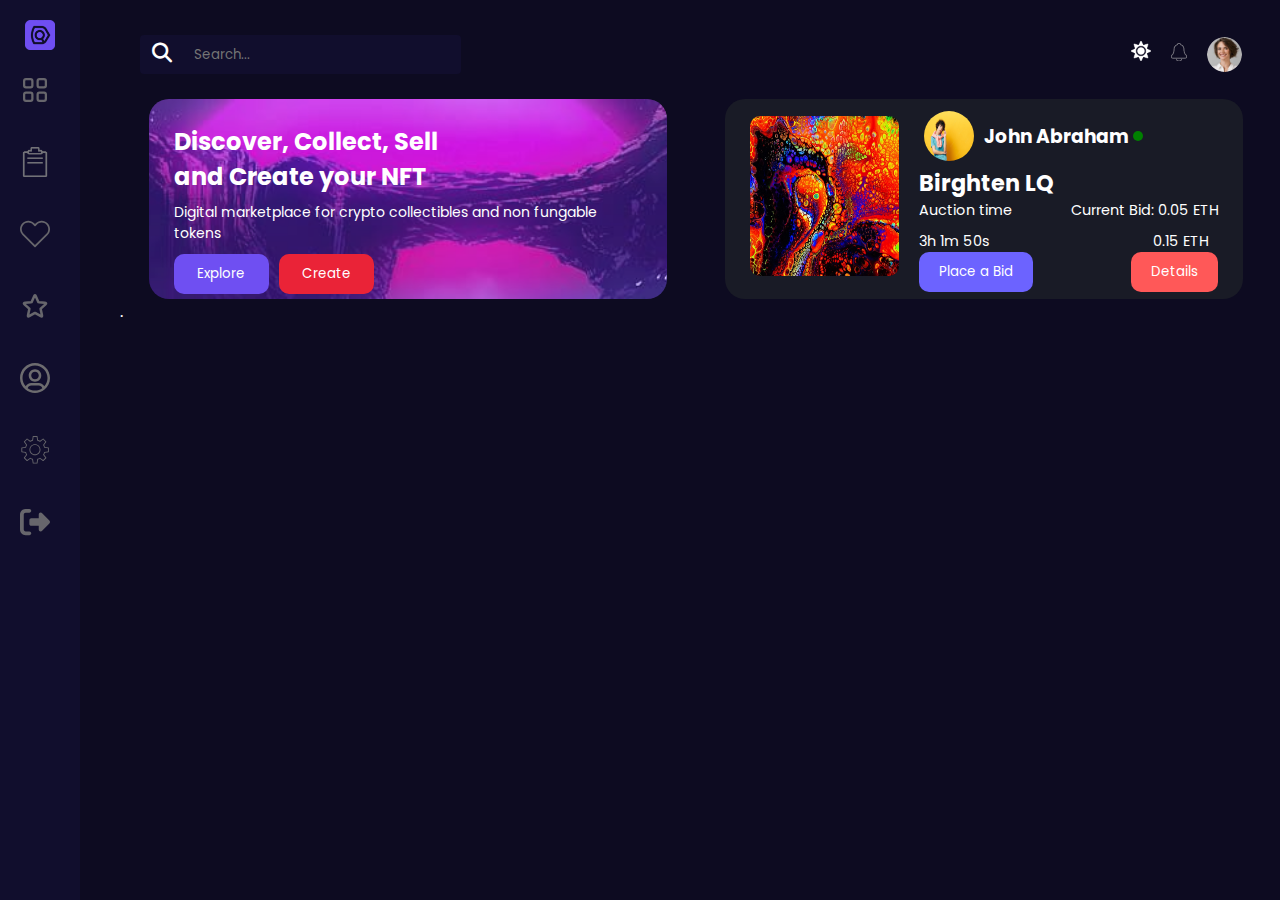
==== index.html @ 8d4d7ef0 "first commit" ====
<!DOCTYPE html>
<html lang="en">

<head>
    <meta charset="UTF-8">
    <meta name="viewport" content="width=device-width, initial-scale=1.0">
    <title>NFT MarketPlace</title>
    <link rel="stylesheet" href="style.css">
    <link rel="stylesheet" href="https://cdnjs.cloudflare.com/ajax/libs/font-awesome/6.6.0/css/all.min.css">
</head>

<body>
    <!-- Sidebar -->
    <nav class="sidebar">
        <div class="logo">
            <img src="Assets/images/logo.png" alt="Logo">
        </div>
        <ul class="nav-links">
            <li><a href="#"><img src="Assets/images/dashboard.svg" alt="Home" class="svg"></a></li>
            <li><a href="#"><img src="Assets/images/bid.png" alt="bid" class="svg"></a></li>
            <li><a href="#"><img src="Assets/images/heart.svg" alt="saved" class="svg"></a></li>
            <li><a href="#"><img src="Assets/images/star.svg" alt="starred" class="svg"></a></li>
            <li><a href="#"><img src="Assets/images/user.svg" alt="user" class="svg"></a></li>
            <li><a href="#"><img src="Assets/images/setting.svg" alt="setting" class="svg"></a></li>
            <li><a href="#"><img src="Assets/images/logout.svg" alt="logout" class="svg"></a></li>
        </ul>
    </nav>

    <!-- Bottom Navbar for Mobile Devices -->
    <nav class="bottom-navbar">
        <ul class="bottom-nav-links">
            <li><a href="#"><img src="Assets/images/dashboard.svg" alt="Home" class="svg"></a></li>
            <li><a href="#"><img src="Assets/images/bid.png" alt="bid" class="svg"></a></li>
            <li><a href="#"><img src="Assets/images/heart.svg" alt="saved" class="svg"></a></li>
            <li><a href="#"><img src="Assets/images/star.svg" alt="starred" class="svg"></a></li>
            <li><a href="#"><img src="Assets/images/user.svg" alt="user" class="svg"></a></li>
            <li><a href="#"><img src="Assets/images/setting.svg" alt="setting" class="svg"></a></li>
            <li><a href="#"><img src="Assets/images/logout.svg" alt="logout" class="svg"></a></li>
        </ul>
    </nav>

    <!-- Main Content Area -->
    <div class="main-content">
        <!-- Header -->
        <header class="header">
            <div class="search-container">
                <button class="search-btn">
                    <i class="fa-solid fa-magnifying-glass"></i>
                </button>
                <input type="text" placeholder="Search..." class="search-input">
            </div>

            <div class="header-right">
                <!-- Theme Toggle -->
                <div class="theme-toggle">
                    <button class="theme-btn">
                        <img src="Assets/images/sun.png" alt="">
                    </button>
                </div>

                <!-- Notifications -->
                <div class="notifications">
                    <button class="notif-btn">
                        <img src="Assets/images/bell.png" alt="Notifications">
                    </button>
                </div>

                <!-- User Profile -->
                <div class="user-profile">
                    <img src="Assets/images/avatar.png" alt="User Profile" class="profile-img">
                </div>
            </div>
        </header>

        <main>
            <div class="hero-section">
                <div class="hero-left">
                    <h2>Discover, Collect, Sell <br> and Create your NFT</h2>
                    <p>Digital marketplace for crypto collectibles and non fungable tokens</p>
                    <div class="btn-row">
                        <button type="submit" class="btn1">Explore</button>
                        <button type="submit" class="btn2">Create</button>
                    </div>
                </div>
                <div class="hero-right">
                    <div class="hero-right-left">
                        <img src="Assets/images/NFT.jpeg" alt="NFT Image" class="nft-image">
                    </div>
                    <div class="hero-right-right">
                        <div class="user">
                            <img src="Assets/images/useravatar.jpeg" alt="User Avatar" class="user-avatar">
                            <h3>John Abraham</h3>
                            <span class="status-dot"></span>
                        </div>
                        <div class="data">
                            <h2>Birghten LQ</h2>
                            <p class="auction-info">
                                <span>Auction time</span>
                                <span class="current-bid">Current Bid: <span>0.05 ETH</span></span>
                            </p>
                            <p class="bid-time">
                                <span>3h 1m 50s</span>
                                <span class="bid-amount">0.15 ETH</span>
                            </p>
                            <div class="buttons">
                                <button type="submit" class="place-bid">Place a Bid</button>
                                <button type="submit" class="details">Details</button>
                            </div>
                        </div>
                    </div>
                </div>                
            </div>
            .
        </main>
    </div>

    <script src="script.js"></script>
</body>

</html>
---- style.css ----
@import url('https://fonts.googleapis.com/css2?family=Poppins:ital,wght@0,100;0,200;0,300;0,400;0,500;0,600;0,700;0,800;0,900;1,100;1,200;1,300;1,400;1,500;1,600;1,700;1,800;1,900&display=swap');

* {
    margin: 0;
    padding: 0;
    box-sizing: border-box;
    font-family: "Poppins", sans-serif;
}

:root {
    /* Common colors */
    --primary-purple: #7B61FF;
    --green: #31C48D;
    --red: #FF6B6B;
    --yellow: #FFC107;
    --chart-blue: #3498DB;

    /* Dark theme */
    --dark-bg: #0D0B21;
    --dark-card-bg: #191537;
    --dark-sidebar-bg: #110E2D;
    --dark-text: #FFFFFF;
    --dark-secondary-purple: #9C91FE;

    /* Light theme */
    --light-bg: #FFFFFF;
    --light-card-bg: #F8F9FA;
    --light-text: #000000;
    --light-secondary-text: #6C757D;
    --light-border: #E9ECEF;
}

body {
    font-family: Arial, sans-serif;
    display: flex;
    flex-direction: column;
    min-height: 100vh;
    background-color: var(--dark-bg);
    color: var(--dark-text);
    transition: background-color 0.3s, color 0.3s;
}

body.light-theme {
    background-color: var(--light-bg);
    color: var(--light-text);
}

/* Sidebar Styles */
.sidebar {
    position: fixed;
    width: 80px;
    height: 100%;
    background-color: var(--dark-sidebar-bg);
    color: var(--dark-text);
    padding-top: 20px;
    display: flex;
    flex-direction: column;
    align-items: center;
    transition: background-color 0.3s;
}

.light-theme .sidebar {
    background-color: var(--light-card-bg);
    color: var(--light-text);
}

.sidebar .logo img {
    width: 30px;
    margin: 0 auto;
    display: block;
}

.sidebar .nav-links a {
    display: flex;
    align-items: center;
}

.sidebar .nav-links img {
    width: 30px;
    height: 30px;
    margin-right: 10px;
    filter: invert(42%) sepia(13%) saturate(166%) hue-rotate(210deg) brightness(88%) contrast(82%);
}

.sidebar .nav-links li {
    margin: 15px 0;
}

.sidebar .nav-links a {
    text-decoration: none;
    color: white;
    font-size: 18px;
    display: block;
    padding: 10px;
    border-radius: 8px;
    transition: background-color 0.3s ease;
}

.sidebar .nav-links a:hover {
    background-color: #2B2B3B;
}

/* Bottom Navbar for Mobile Devices */
.bottom-navbar {
    display: none;
    position: fixed;
    bottom: 0;
    left: 0;
    width: 100%;
    background-color: var(--dark-sidebar-bg);
    box-shadow: 0 -2px 10px rgba(0, 0, 0, 0.5);
    z-index: 1000;
    transition: background-color 0.3s;
}

.light-theme .bottom-navbar {
    background-color: var(--light-card-bg);
}

.bottom-navbar .bottom-nav-links {
    list-style: none;
    display: flex;
    justify-content: space-around;
    padding: 10px 0;
}

.bottom-navbar .bottom-nav-links li {
    flex: 1;
    text-align: center;
}

.bottom-navbar .bottom-nav-links a {
    text-decoration: none;
    color: white;
    font-size: 16px;
    display: block;
    padding: 8px 0;
    transition: color 0.3s ease;
}

.bottom-navbar .bottom-nav-links img {
    width: 30px;
    height: 30px;
    margin-right: 10px;
    color: var(--green);
}

.bottom-navbar .bottom-nav-links a:hover {
    color: #FFD700;
}

/* Main Content Area */
.main-content {
    margin-left: 100px;
    padding: 20px;
    transition: all 0.3s ease;
}

/* Header Styles */
.header {
    display: flex;
    align-items: center;
    justify-content: space-between;
    padding: 15px 20px;
    z-index: 1000;
    width: 90vw;
    transition: background-color 0.3s;
}

.light-theme .header {
    background-color: var(--light-card-bg);
}

.search-container {
    display: flex;
    flex: 1;
    max-width: 300px;
}

.search-input {
    flex: 1;
    padding: 6px 10px;
    border: none;
    border-radius: 0px 4px 4px 0px;
    outline: none;
    background-color: var(--dark-sidebar-bg);
    color: var(--dark-text);
    transition: background-color 0.3s, color 0.3s;
}

.light-theme .search-input {
    background-color: var(--light-bg);
    color: var(--light-text);
}

.search-btn {
    padding: 8px 12px;
    background-color: var(--dark-sidebar-bg);
    border: none;
    border-radius: 4px 0px 0px 4px;
    cursor: pointer;
}

.search-btn i {
    color: var(--light-bg);
    font-size: 20px;
}

.light-theme .search-btn,
.light-theme .search-btn i {
    background-color: var(--light-bg);
    color: var(--light-text);
    color: var(--light-text);
}

.header-right {
    display: flex;
    align-items: center;
}

.theme-toggle {
    margin-right: 20px;
}

.theme-btn {
    background-color: transparent;
    border: none;
    font-size: 8px;
    cursor: pointer;
    color: white;
}

.theme-btn img {
    width: 20px;
}

.notifications {
    margin-right: 20px;
}

.notif-btn {
    background-color: transparent;
    border: none;
    font-size: 18px;
    cursor: pointer;
    filter: invert(42%) sepia(13%) saturate(166%) hue-rotate(210deg) brightness(88%) contrast(82%);
}

.user-profile {
    display: flex;
    align-items: center;
}

.user-profile .profile-img {
    width: 35px;
    height: 35px;
    border-radius: 50%;
    margin-right: 10px;
}

.user-profile .username {
    font-size: 16px;
}

/* hero section style */

.hero-section {
    display: flex;
    justify-content: space-around;
    width: 90vw;
    margin-top: 10px;
}

.hero-section .hero-left {
    width: 45%;
    height: 200px;
    background: url(Assets/images/nftbg.jpg) no-repeat center center;
    background-size: cover;
    border-radius: 20px;
    padding: 25px;
    position: relative;
    color: white;
}

.hero-section .hero-left::before {
    content: "";
    position: absolute;
    top: 0;
    left: 0;
    width: 100%;
    height: 100%;
    background: url(Assets/images/Cover.png) no-repeat center center;
    background-size: cover;
    opacity: 0.5;
    border-radius: 20px;
    z-index: 1;
}

.hero-left h2,
.hero-left p,
.hero-left .btn-row {
    position: relative;
    z-index: 3;
}

.hero-left h2 {
    font-size: 24px;
    margin-bottom: 8px;
}

.hero-left p {
    font-size: 14px;
    font-weight: 400;
    line-height: 21px;
}

.hero-left .btn-row {
    display: flex;
    width: 200px;
    height: 40px;
    margin-top: 10px;
    gap: 10px;
}

.btn1,
.btn2 {
    width: 50%;
    color: #fff;
    border-radius: 10px;
    border: none;
    cursor: pointer;
    position: relative;
    transition: background-color 0.3s ease;
    z-index: 4;
}

.btn1{
    background: #6F4FF2;
}

.btn2{
    background: #ea2337;
}

.btn1:hover,
.btn2:hover {
    opacity: 0.9;
}

.hero-right {
    display: flex;
    width: 45%;
    height: 200px;
    justify-content: center;
    align-items: center;
    background-color: #191b26;
    border-radius: 20px;
    padding: 25px;
    color: white;
}

.hero-right-left {
    flex: 1;
    padding-right: 20px;
}

.nft-image {
    width: 100%;
    height: 160px;
    border-radius: 10px;
}

.hero-right-right {
    flex: 2;
    display: flex;
    flex-direction: column;
    justify-content: space-between;
    padding-top: 10px;
}

.user {
    display: flex;
    align-items: center;
    padding: 5px;
}

.user-avatar {
    width: 50px;
    height: 50px;
    border-radius: 50%;
    margin-right: 10px;
}

.status-dot {
    width: 10px;
    height: 10px;
    background-color: green;
    border-radius: 50%;
    margin-left: 5px;
}

.data h2 {
    font-size: 1.4rem;
}

.auction-info {
    font-size: 0.9rem;
    margin-bottom: 10px;
    display: flex;
    justify-content: space-between;
}

.bid-time {
    font-size: 0.9rem;
    display: flex;
    justify-content: space-between;
}

.bid-time span {
    margin-right: 10px;
}

.buttons {
    display: flex;
    justify-content: space-between;
    padding-bottom: 10px;
}

.place-bid {
    background-color: #6C63FF;
    color: white;
    border: none;
    border-radius: 10px;
    padding: 10px 20px;
    cursor: pointer;
    transition: background-color 0.3s ease;
}

.details {
    background-color: #FF5858;
    color: white;
    border: none;
    border-radius: 10px;
    padding: 10px 20px;
    cursor: pointer;
    transition: background-color 0.3s ease;
}

.place-bid:hover,.details:hover{
    opacity: 0.9;
}

/* Responsive Design */
@media screen and (max-width: 768px) {

    /* Hide sidebar */
    .sidebar {
        display: none;
    }

    .main-content {
        margin-left: 0px;
        width: 100%;
    }

    /* Show bottom navbar */
    .bottom-navbar {
        display: block;
    }

    .search-container {
        max-width: 400px;
    }

    .header-right {
        width: 50%;
        justify-content: end;
    }
}
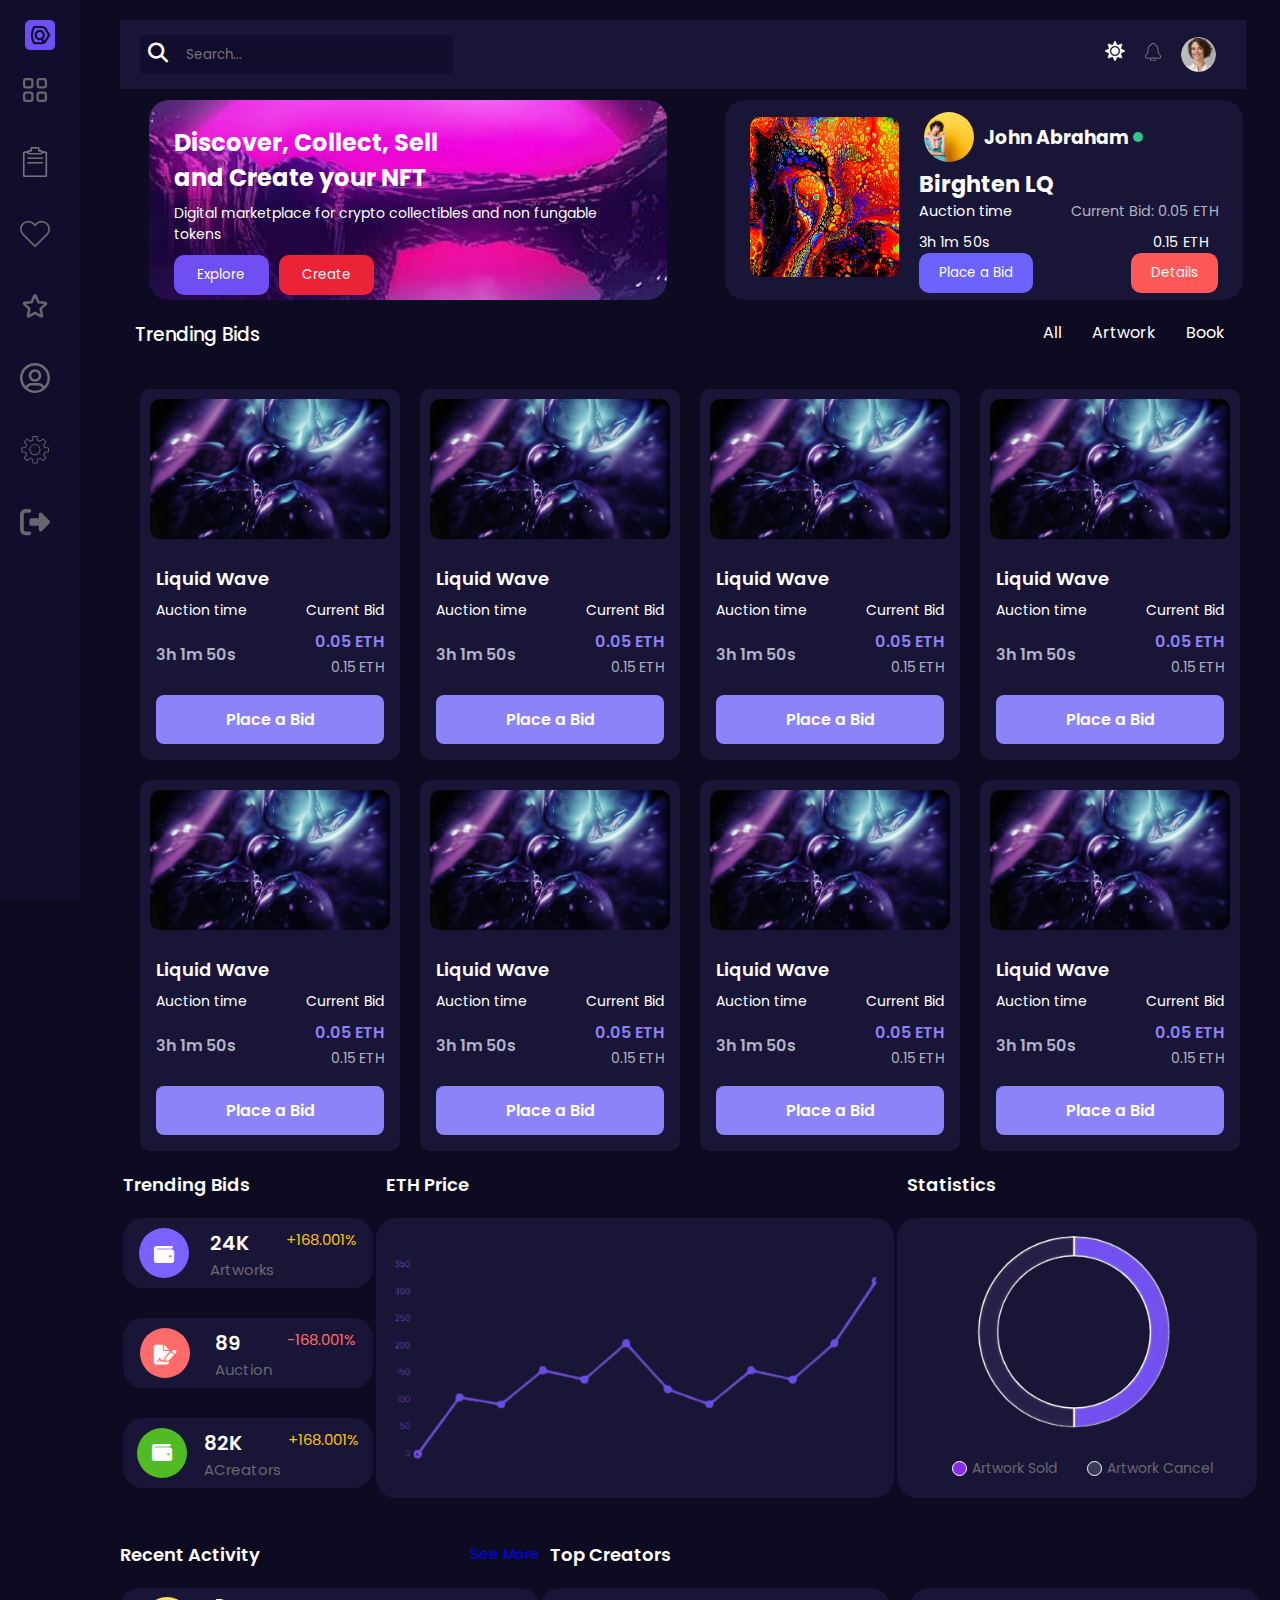
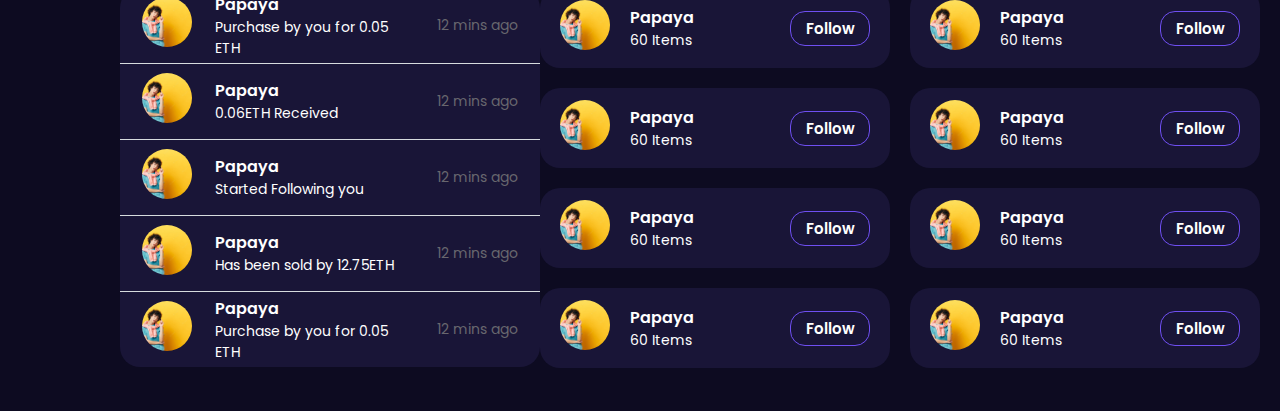
==== commit 3d029cd7: "new commit" ====
--- a/index.html
+++ b/index.html
@@ -5,6 +5,7 @@
     <meta charset="UTF-8">
     <meta name="viewport" content="width=device-width, initial-scale=1.0">
     <title>NFT MarketPlace</title>
+    <link rel="stylesheet" href="common.css">
     <link rel="stylesheet" href="style.css">
     <link rel="stylesheet" href="https://cdnjs.cloudflare.com/ajax/libs/font-awesome/6.6.0/css/all.min.css">
 </head>
@@ -20,7 +21,7 @@
             <li><a href="#"><img src="Assets/images/bid.png" alt="bid" class="svg"></a></li>
             <li><a href="#"><img src="Assets/images/heart.svg" alt="saved" class="svg"></a></li>
             <li><a href="#"><img src="Assets/images/star.svg" alt="starred" class="svg"></a></li>
-            <li><a href="#"><img src="Assets/images/user.svg" alt="user" class="svg"></a></li>
+            <li><a href="./profile.html" target="_blank"><img src="Assets/images/user.svg" alt="user" class="svg"></a></li>
             <li><a href="#"><img src="Assets/images/setting.svg" alt="setting" class="svg"></a></li>
             <li><a href="#"><img src="Assets/images/logout.svg" alt="logout" class="svg"></a></li>
         </ul>
@@ -33,7 +34,7 @@
             <li><a href="#"><img src="Assets/images/bid.png" alt="bid" class="svg"></a></li>
             <li><a href="#"><img src="Assets/images/heart.svg" alt="saved" class="svg"></a></li>
             <li><a href="#"><img src="Assets/images/star.svg" alt="starred" class="svg"></a></li>
-            <li><a href="#"><img src="Assets/images/user.svg" alt="user" class="svg"></a></li>
+            <li><a href="./profile.html" target="_blank"><img src="Assets/images/user.svg" alt="user" class="svg"></a></li>
             <li><a href="#"><img src="Assets/images/setting.svg" alt="setting" class="svg"></a></li>
             <li><a href="#"><img src="Assets/images/logout.svg" alt="logout" class="svg"></a></li>
         </ul>
@@ -73,6 +74,7 @@
         </header>
 
         <main>
+            <!-- hero section -->
             <div class="hero-section">
                 <div class="hero-left">
                     <h2>Discover, Collect, Sell <br> and Create your NFT</h2>
@@ -108,12 +110,442 @@
                             </div>
                         </div>
                     </div>
-                </div>                
-            </div>
-            .
+                </div>
+            </div>
+            <!-- status row -->
+            <div class="status-row">
+                <h3>Trending Bids</h3>
+                <ul>
+                    <li><a href="#">All</a></li>
+                    <li><a href="#">Artwork</a></li>
+                    <li><a href="#">Book</a></li>
+                </ul>
+            </div>
+
+            <!-- auction card content -->
+            <div class="auction-main">
+                <div class="auction-card">
+                    <div class="card-image">
+                        <img src="Assets/images/NFT2.jpeg" alt="Liquid Wave">
+                    </div>
+                    <div class="card-content">
+                        <h3>Liquid Wave</h3>
+                        <div class="auction-details">
+                            <p>Auction time</p>
+                            <p>Current Bid</p>
+                        </div>
+                        <div class="bid-details">
+                            <span class="auction-time">3h 1m 50s</span>
+                            <div class="current-bid">
+                                <span class="eth-value">0.05 ETH</span>
+                                <span class="next-bid">0.15 ETH</span>
+                            </div>
+                        </div>
+                        <button class="bid-button">Place a Bid</button>
+                    </div>
+                </div>
+
+                <div class="auction-card">
+                    <div class="card-image">
+                        <img src="Assets/images/NFT2.jpeg" alt="Liquid Wave">
+                    </div>
+                    <div class="card-content">
+                        <h3>Liquid Wave</h3>
+                        <div class="auction-details">
+                            <p>Auction time</p>
+                            <p>Current Bid</p>
+                        </div>
+                        <div class="bid-details">
+                            <span class="auction-time">3h 1m 50s</span>
+                            <div class="current-bid">
+                                <span class="eth-value">0.05 ETH</span>
+                                <span class="next-bid">0.15 ETH</span>
+                            </div>
+                        </div>
+                        <button class="bid-button">Place a Bid</button>
+                    </div>
+                </div>
+
+                <div class="auction-card">
+                    <div class="card-image">
+                        <img src="Assets/images/NFT2.jpeg" alt="Liquid Wave">
+                    </div>
+                    <div class="card-content">
+                        <h3>Liquid Wave</h3>
+                        <div class="auction-details">
+                            <p>Auction time</p>
+                            <p>Current Bid</p>
+                        </div>
+                        <div class="bid-details">
+                            <span class="auction-time">3h 1m 50s</span>
+                            <div class="current-bid">
+                                <span class="eth-value">0.05 ETH</span>
+                                <span class="next-bid">0.15 ETH</span>
+                            </div>
+                        </div>
+                        <button class="bid-button">Place a Bid</button>
+                    </div>
+                </div>
+
+                <div class="auction-card">
+                    <div class="card-image">
+                        <img src="Assets/images/NFT2.jpeg" alt="Liquid Wave">
+                    </div>
+                    <div class="card-content">
+                        <h3>Liquid Wave</h3>
+                        <div class="auction-details">
+                            <p>Auction time</p>
+                            <p>Current Bid</p>
+                        </div>
+                        <div class="bid-details">
+                            <span class="auction-time">3h 1m 50s</span>
+                            <div class="current-bid">
+                                <span class="eth-value">0.05 ETH</span>
+                                <span class="next-bid">0.15 ETH</span>
+                            </div>
+                        </div>
+                        <button class="bid-button">Place a Bid</button>
+                    </div>
+                </div>
+
+                <div class="auction-card">
+                    <div class="card-image">
+                        <img src="Assets/images/NFT2.jpeg" alt="Liquid Wave">
+                    </div>
+                    <div class="card-content">
+                        <h3>Liquid Wave</h3>
+                        <div class="auction-details">
+                            <p>Auction time</p>
+                            <p>Current Bid</p>
+                        </div>
+                        <div class="bid-details">
+                            <span class="auction-time">3h 1m 50s</span>
+                            <div class="current-bid">
+                                <span class="eth-value">0.05 ETH</span>
+                                <span class="next-bid">0.15 ETH</span>
+                            </div>
+                        </div>
+                        <button class="bid-button">Place a Bid</button>
+                    </div>
+                </div>
+
+                <div class="auction-card">
+                    <div class="card-image">
+                        <img src="Assets/images/NFT2.jpeg" alt="Liquid Wave">
+                    </div>
+                    <div class="card-content">
+                        <h3>Liquid Wave</h3>
+                        <div class="auction-details">
+                            <p>Auction time</p>
+                            <p>Current Bid</p>
+                        </div>
+                        <div class="bid-details">
+                            <span class="auction-time">3h 1m 50s</span>
+                            <div class="current-bid">
+                                <span class="eth-value">0.05 ETH</span>
+                                <span class="next-bid">0.15 ETH</span>
+                            </div>
+                        </div>
+                        <button class="bid-button">Place a Bid</button>
+                    </div>
+                </div>
+
+                <div class="auction-card">
+                    <div class="card-image">
+                        <img src="Assets/images/NFT2.jpeg" alt="Liquid Wave">
+                    </div>
+                    <div class="card-content">
+                        <h3>Liquid Wave</h3>
+                        <div class="auction-details">
+                            <p>Auction time</p>
+                            <p>Current Bid</p>
+                        </div>
+                        <div class="bid-details">
+                            <span class="auction-time">3h 1m 50s</span>
+                            <div class="current-bid">
+                                <span class="eth-value">0.05 ETH</span>
+                                <span class="next-bid">0.15 ETH</span>
+                            </div>
+                        </div>
+                        <button class="bid-button">Place a Bid</button>
+                    </div>
+                </div>
+
+                <div class="auction-card">
+                    <div class="card-image">
+                        <img src="Assets/images/NFT2.jpeg" alt="Liquid Wave">
+                    </div>
+                    <div class="card-content">
+                        <h3>Liquid Wave</h3>
+                        <div class="auction-details">
+                            <p>Auction time</p>
+                            <p>Current Bid</p>
+                        </div>
+                        <div class="bid-details">
+                            <span class="auction-time">3h 1m 50s</span>
+                            <div class="current-bid">
+                                <span class="eth-value">0.05 ETH</span>
+                                <span class="next-bid">0.15 ETH</span>
+                            </div>
+                        </div>
+                        <button class="bid-button">Place a Bid</button>
+                    </div>
+                </div>
+            </div>
+
+            <!-- dashboard content -->
+
+            <div class="dashboard">
+                <div class="trendindBid">
+                    <h3>Trending Bids</h3>
+                    <div class="trendindBid-card">
+                        <div class="cardImg1">
+                            <i class="fa-solid fa-wallet"></i>
+                        </div>
+                        <div class="cardNum">
+                            <p class="price">24K</p>
+                            <p class="skill">Artworks</p>
+                        </div>
+                        <div class="cardTrend">
+                            <p>+168.001%</p>
+                        </div>
+                    </div>
+
+                    <div class="trendindBid-card">
+                        <div class="cardImg2">
+                            <i class="fa-solid fa-file-signature"></i>
+                        </div>
+                        <div class="cardNum">
+                            <p class="price">89</p>
+                            <p class="skill">Auction</p>
+                        </div>
+                        <div class="cardTrend2">
+                            <p>-168.001%</p>
+                        </div>
+                    </div>
+
+                    <div class="trendindBid-card">
+                        <div class="cardImg3">
+                            <i class="fa-solid fa-wallet"></i>
+                        </div>
+                        <div class="cardNum">
+                            <p class="price">82K</p>
+                            <p class="skill">ACreators</p>
+                        </div>
+                        <div class="cardTrend">
+                            <p>+168.001%</p>
+                        </div>
+                    </div>
+                </div>
+                <div class="ethprice">
+                    <h3>ETH Price</h3>
+                    <div class="eth-card">
+                        <img class="chart-img" src="Assets/images/chart.png" alt="eht-priceChart">
+                    </div>
+                </div>
+                <div class="statistics">
+                    <h3>Statistics</h3>
+                    <div class="stat-card">
+                        <img class="stat-img" src="Assets/images/circleChart.png" alt="eht-priceChart">
+                        <div class="legend">
+                            <div class="artwork">
+                                <span class="dot"></span>
+                                <p class="art">Artwork Sold</p>
+                            </div>
+                            <div class="cancel">
+                                <span class="dot"></span>
+                                <p class="art">Artwork Cancel</p>
+                            </div>
+                        </div>
+                    </div>
+                </div>
+            </div>
+
+            <div class="dashboard2">
+                <div class="recent-activity">
+                    <div class="info">
+                        <h3>Recent Activity</h3>
+                        <p><a href="#">See More</a></p>
+                    </div>
+                    <div class="main-activity">
+                        <div class="activity-card1">
+                            <div class="activity-cardImg1">
+                                <img src="Assets/images/useravatar.jpeg" alt="User Avatar" class="user-avatar2">
+                            </div>
+                            <div class="card-detail">
+                                <p class="card-name">Papaya</p>
+                                <p class="card-data">Purchase by you for 0.05 ETH</p>
+                            </div>
+                            <div class="card-time">
+                                <p>12 mins ago</p>
+                            </div>
+                        </div>
+                        <hr>
+                        <div class="activity-card">
+                            <div class="activity-cardImg1">
+                                <img src="Assets/images/useravatar.jpeg" alt="User Avatar" class="user-avatar2">
+                            </div>
+                            <div class="card-detail">
+                                <p class="card-name">Papaya</p>
+                                <p class="card-data">0.06ETH Received</p>
+                            </div>
+                            <div class="card-time">
+                                <p>12 mins ago</p>
+                            </div>
+                        </div>
+                        <hr>
+                        <div class="activity-card">
+                            <div class="activity-cardImg1">
+                                <img src="Assets/images/useravatar.jpeg" alt="User Avatar" class="user-avatar2">
+                            </div>
+                            <div class="card-detail">
+                                <p class="card-name">Papaya</p>
+                                <p class="card-data">Started Following you</p>
+                            </div>
+                            <div class="card-time">
+                                <p>12 mins ago</p>
+                            </div>
+                        </div>
+                        <hr>
+                        <div class="activity-card">
+                            <div class="activity-cardImg1">
+                                <img src="Assets/images/useravatar.jpeg" alt="User Avatar" class="user-avatar2">
+                            </div>
+                            <div class="card-detail">
+                                <p class="card-name">Papaya</p>
+                                <p class="card-data">Has been sold by 12.75ETH</p>
+                            </div>
+                            <div class="card-time">
+                                <p>12 mins ago</p>
+                            </div>
+                        </div>
+                        <hr>
+                        <div class="activity-card5">
+                            <div class="activity-cardImg1">
+                                <img src="Assets/images/useravatar.jpeg" alt="User Avatar" class="user-avatar2">
+                            </div>
+                            <div class="card-detail">
+                                <p class="card-name">Papaya</p>
+                                <p class="card-data">Purchase by you for 0.05 ETH </p>
+                            </div>
+                            <div class="card-time">
+                                <p>12 mins ago</p>
+                            </div>
+                        </div>
+                    </div>
+
+                </div>
+                <div class="top-creators">
+                    <h3>Top Creators</h3>
+                    <div class="creator">
+                        <div class="creator-card">
+                            <div class="crearor-cardImg">
+                                <img src="Assets/images/useravatar.jpeg" alt="User Avatar" class="user-avatar2">
+                            </div>
+                            <div class="card-detail">
+                                <p class="card-name">Papaya</p>
+                                <p class="card-data">60 Items</p>
+                            </div>
+                            <div class="card-button">
+                                <button class="btn">Follow</button>
+                            </div>
+                        </div>
+
+                        <div class="creator-card">
+                            <div class="crearor-cardImg">
+                                <img src="Assets/images/useravatar.jpeg" alt="User Avatar" class="user-avatar2">
+                            </div>
+                            <div class="card-detail">
+                                <p class="card-name">Papaya</p>
+                                <p class="card-data">60 Items</p>
+                            </div>
+                            <div class="card-button">
+                                <button class="btn">Follow</button>
+                            </div>
+                        </div>
+
+                        <div class="creator-card">
+                            <div class="crearor-cardImg">
+                                <img src="Assets/images/useravatar.jpeg" alt="User Avatar" class="user-avatar2">
+                            </div>
+                            <div class="card-detail">
+                                <p class="card-name">Papaya</p>
+                                <p class="card-data">60 Items</p>
+                            </div>
+                            <div class="card-button">
+                                <button class="btn">Follow</button>
+                            </div>
+                        </div>
+
+                        <div class="creator-card">
+                            <div class="crearor-cardImg">
+                                <img src="Assets/images/useravatar.jpeg" alt="User Avatar" class="user-avatar2">
+                            </div>
+                            <div class="card-detail">
+                                <p class="card-name">Papaya</p>
+                                <p class="card-data">60 Items</p>
+                            </div>
+                            <div class="card-button">
+                                <button class="btn">Follow</button>
+                            </div>
+                        </div>
+
+                        <div class="creator-card">
+                            <div class="crearor-cardImg">
+                                <img src="Assets/images/useravatar.jpeg" alt="User Avatar" class="user-avatar2">
+                            </div>
+                            <div class="card-detail">
+                                <p class="card-name">Papaya</p>
+                                <p class="card-data">60 Items</p>
+                            </div>
+                            <div class="card-button">
+                                <button class="btn">Follow</button>
+                            </div>
+                        </div>
+
+                        <div class="creator-card">
+                            <div class="crearor-cardImg">
+                                <img src="Assets/images/useravatar.jpeg" alt="User Avatar" class="user-avatar2">
+                            </div>
+                            <div class="card-detail">
+                                <p class="card-name">Papaya</p>
+                                <p class="card-data">60 Items</p>
+                            </div>
+                            <div class="card-button">
+                                <button class="btn">Follow</button>
+                            </div>
+                        </div>
+
+                        <div class="creator-card">
+                            <div class="crearor-cardImg">
+                                <img src="Assets/images/useravatar.jpeg" alt="User Avatar" class="user-avatar2">
+                            </div>
+                            <div class="card-detail">
+                                <p class="card-name">Papaya</p>
+                                <p class="card-data">60 Items</p>
+                            </div>
+                            <div class="card-button">
+                                <button class="btn">Follow</button>
+                            </div>
+                        </div>
+
+                        <div class="creator-card">
+                            <div class="crearor-cardImg">
+                                <img src="Assets/images/useravatar.jpeg" alt="User Avatar" class="user-avatar2">
+                            </div>
+                            <div class="card-detail">
+                                <p class="card-name">Papaya</p>
+                                <p class="card-data">60 Items</p>
+                            </div>
+                            <div class="card-button">
+                                <button class="btn">Follow</button>
+                            </div>
+                        </div>
+                    </div>
+                </div>
+            </div>
         </main>
     </div>
-
     <script src="script.js"></script>
 </body>
 
--- a/common.css
+++ b/common.css
@@ -0,0 +1,298 @@
+@import url('https://fonts.googleapis.com/css2?family=Poppins:ital,wght@0,100;0,200;0,300;0,400;0,500;0,600;0,700;0,800;0,900;1,100;1,200;1,300;1,400;1,500;1,600;1,700;1,800;1,900&display=swap');
+
+* {
+    margin: 0;
+    padding: 0;
+    box-sizing: border-box;
+    font-family: "Poppins", sans-serif;
+}
+
+:root {
+    /* Common colors */
+    --primary-purple: #7B61FF;
+    --green: #31C48D;
+    --red: #FF6B6B;
+    --yellow: #FFC107;
+    --chart-blue: #3498DB;
+
+    /* Dark theme */
+    --dark-bg: #0D0B21;
+    --dark-card-bg: #191537;
+    --dark-sidebar-bg: #110E2D;
+    --dark-text: #FFFFFF;
+    --dark-secondary-purple: #9C91FE;
+
+    /* Light theme */
+    --light-bg: #FFFFFF;
+    --light-card-bg: #F8F9FA;
+    --light-text: #000000;
+    --light-secondary-text: #6C757D;
+    --light-border: #E9ECEF;
+}
+
+body {
+    font-family: Arial, sans-serif;
+    display: flex;
+    flex-direction: column;
+    min-height: 100vh;
+    background-color: var(--dark-bg);
+    color: var(--dark-text);
+    transition: background-color 0.3s, color 0.3s;
+}
+
+body.light-theme {
+    background-color: var(--light-border);
+    color: var(--light-text);
+}
+
+/* Sidebar Styles */
+.sidebar {
+    position: fixed;
+    width: 80px;
+    height: 100%;
+    background-color: var(--dark-sidebar-bg);
+    color: var(--dark-text);
+    padding-top: 20px;
+    display: flex;
+    flex-direction: column;
+    align-items: center;
+    transition: background-color 0.3s;
+}
+
+.light-theme .sidebar {
+    background-color: var(--light-card-bg);
+    color: var(--light-text);
+}
+
+.sidebar .logo img {
+    width: 30px;
+    margin: 0 auto;
+    display: block;
+}
+
+.sidebar .nav-links a {
+    display: flex;
+    align-items: center;
+}
+
+.sidebar .nav-links img {
+    width: 30px;
+    height: 30px;
+    margin-right: 10px;
+    filter: invert(42%) sepia(13%) saturate(166%) hue-rotate(210deg) brightness(88%) contrast(82%);
+    transition: 0.3s ease;
+}
+
+.sidebar .nav-links li {
+    margin: 15px 0;
+}
+
+.sidebar .nav-links a {
+    text-decoration: none;
+    color: white;
+    font-size: 18px;
+    display: block;
+    padding: 10px;
+    border-radius: 8px;
+}
+
+.sidebar .nav-links img:hover {
+    filter: invert(29%) sepia(48%) saturate(3269%) hue-rotate(239deg) brightness(98%) contrast(93%);
+}
+
+/* Bottom Navbar for Mobile Devices */
+.bottom-navbar {
+    display: none;
+    position: fixed;
+    bottom: 0;
+    left: 0;
+    width: 100%;
+    background-color: var(--dark-sidebar-bg);
+    box-shadow: 0 -2px 10px rgba(0, 0, 0, 0.5);
+    z-index: 1000;
+    transition: background-color 0.3s;
+}
+
+.light-theme .bottom-navbar {
+    background-color: var(--light-card-bg);
+}
+
+.bottom-navbar .bottom-nav-links {
+    list-style: none;
+    display: flex;
+    justify-content: space-around;
+    padding: 10px 0;
+}
+
+.bottom-navbar .bottom-nav-links li {
+    flex: 1;
+    text-align: center;
+}
+
+.bottom-navbar .bottom-nav-links a {
+    text-decoration: none;
+    font-size: 16px;
+    display: block;
+    padding: 8px 0;
+    transition: color 0.3s ease;
+}
+
+.bottom-navbar .bottom-nav-links img {
+    width: 30px;
+    height: 30px;
+    margin-right: 10px;
+    filter: invert(42%) sepia(13%) saturate(166%) hue-rotate(210deg) brightness(88%) contrast(82%);
+    transition: 0.3s ease;
+}
+
+.bottom-navbar .bottom-nav-links img:hover {
+    filter: invert(29%) sepia(48%) saturate(3269%) hue-rotate(239deg) brightness(98%) contrast(93%);
+}
+
+/* Main Content Area */
+.main-content {
+    margin-left: 100px;
+    padding: 20px;
+    transition: all 0.3s ease;
+}
+
+/* Header Styles */
+.header {
+    display: flex;
+    align-items: center;
+    justify-content: space-between;
+    background-color: var(--dark-card-bg);
+    padding: 15px 20px;
+    position: fixed;
+    z-index: 1000;
+    width: 88vw;
+    transition: background-color 0.3s;
+}
+
+.light-theme .header {
+    background-color: var(--light-card-bg);
+}
+
+.search-container {
+    display: flex;
+    flex: 1;
+    max-width: 250px;
+}
+
+.search-input {
+    flex: 1;
+    padding: 6px 10px;
+    border: none;
+    border-radius: 0px 4px 4px 0px;
+    outline: none;
+    background-color: var(--dark-sidebar-bg);
+    color: var(--dark-text);
+    transition: background-color 0.3s, color 0.3s;
+}
+
+.light-theme .search-input {
+    background-color: var(--light-bg);
+    color: var(--light-text);
+}
+
+.search-btn {
+    padding: 8px 8px;
+    background-color: var(--dark-sidebar-bg);
+    border: none;
+    border-radius: 4px 0px 0px 4px;
+    cursor: pointer;
+}
+
+.search-btn i {
+    color: var(--light-bg);
+    font-size: 20px;
+}
+
+.light-theme .search-btn,
+.light-theme .search-btn i {
+    background-color: var(--light-bg);
+    color: var(--light-text);
+    color: var(--light-text);
+}
+
+.header-right {
+    display: flex;
+    align-items: center;
+}
+
+.theme-toggle {
+    margin-right: 20px;
+}
+
+.theme-btn {
+    background-color: transparent;
+    border: none;
+    font-size: 8px;
+    cursor: pointer;
+    color: white;
+}
+
+.theme-btn img {
+    width: 20px;
+}
+
+.notifications {
+    margin-right: 20px;
+}
+
+.notif-btn {
+    background-color: transparent;
+    border: none;
+    font-size: 18px;
+    cursor: pointer;
+    filter: invert(42%) sepia(13%) saturate(166%) hue-rotate(210deg) brightness(88%) contrast(82%);
+}
+
+.user-profile {
+    display: flex;
+    align-items: center;
+}
+
+.user-profile .profile-img {
+    width: 35px;
+    height: 35px;
+    border-radius: 50%;
+    margin-right: 10px;
+}
+
+.user-profile .username {
+    font-size: 16px;
+}
+
+/* Responsive Design */
+@media screen and (max-width: 768px) {
+
+    /* Hide sidebar */
+    .sidebar {
+        display: none;
+    }
+
+    .main-content {
+        margin-left: 0px;
+        width: 100%;
+    }
+
+    /* Show bottom navbar */
+    .bottom-navbar {
+        display: block;
+    }
+
+    .header {
+        width: 100smvw;
+    }
+
+    .search-container {
+        max-width: 400px;
+        margin-right: 5px;
+    }
+
+    .header-right {
+        width: 30%;
+        justify-content: end;
+    }
+}--- a/style.css
+++ b/style.css
@@ -30,245 +30,13 @@
     --light-border: #E9ECEF;
 }
 
-body {
-    font-family: Arial, sans-serif;
-    display: flex;
-    flex-direction: column;
-    min-height: 100vh;
-    background-color: var(--dark-bg);
-    color: var(--dark-text);
-    transition: background-color 0.3s, color 0.3s;
-}
-
-body.light-theme {
-    background-color: var(--light-bg);
-    color: var(--light-text);
-}
-
-/* Sidebar Styles */
-.sidebar {
-    position: fixed;
-    width: 80px;
-    height: 100%;
-    background-color: var(--dark-sidebar-bg);
-    color: var(--dark-text);
-    padding-top: 20px;
-    display: flex;
-    flex-direction: column;
-    align-items: center;
-    transition: background-color 0.3s;
-}
-
-.light-theme .sidebar {
-    background-color: var(--light-card-bg);
-    color: var(--light-text);
-}
-
-.sidebar .logo img {
-    width: 30px;
-    margin: 0 auto;
-    display: block;
-}
-
-.sidebar .nav-links a {
-    display: flex;
-    align-items: center;
-}
-
-.sidebar .nav-links img {
-    width: 30px;
-    height: 30px;
-    margin-right: 10px;
-    filter: invert(42%) sepia(13%) saturate(166%) hue-rotate(210deg) brightness(88%) contrast(82%);
-}
-
-.sidebar .nav-links li {
-    margin: 15px 0;
-}
-
-.sidebar .nav-links a {
-    text-decoration: none;
-    color: white;
-    font-size: 18px;
-    display: block;
-    padding: 10px;
-    border-radius: 8px;
-    transition: background-color 0.3s ease;
-}
-
-.sidebar .nav-links a:hover {
-    background-color: #2B2B3B;
-}
-
-/* Bottom Navbar for Mobile Devices */
-.bottom-navbar {
-    display: none;
-    position: fixed;
-    bottom: 0;
-    left: 0;
-    width: 100%;
-    background-color: var(--dark-sidebar-bg);
-    box-shadow: 0 -2px 10px rgba(0, 0, 0, 0.5);
-    z-index: 1000;
-    transition: background-color 0.3s;
-}
-
-.light-theme .bottom-navbar {
-    background-color: var(--light-card-bg);
-}
-
-.bottom-navbar .bottom-nav-links {
-    list-style: none;
-    display: flex;
-    justify-content: space-around;
-    padding: 10px 0;
-}
-
-.bottom-navbar .bottom-nav-links li {
-    flex: 1;
-    text-align: center;
-}
-
-.bottom-navbar .bottom-nav-links a {
-    text-decoration: none;
-    color: white;
-    font-size: 16px;
-    display: block;
-    padding: 8px 0;
-    transition: color 0.3s ease;
-}
-
-.bottom-navbar .bottom-nav-links img {
-    width: 30px;
-    height: 30px;
-    margin-right: 10px;
-    color: var(--green);
-}
-
-.bottom-navbar .bottom-nav-links a:hover {
-    color: #FFD700;
-}
-
-/* Main Content Area */
-.main-content {
-    margin-left: 100px;
-    padding: 20px;
-    transition: all 0.3s ease;
-}
-
-/* Header Styles */
-.header {
-    display: flex;
-    align-items: center;
-    justify-content: space-between;
-    padding: 15px 20px;
-    z-index: 1000;
-    width: 90vw;
-    transition: background-color 0.3s;
-}
-
-.light-theme .header {
-    background-color: var(--light-card-bg);
-}
-
-.search-container {
-    display: flex;
-    flex: 1;
-    max-width: 300px;
-}
-
-.search-input {
-    flex: 1;
-    padding: 6px 10px;
-    border: none;
-    border-radius: 0px 4px 4px 0px;
-    outline: none;
-    background-color: var(--dark-sidebar-bg);
-    color: var(--dark-text);
-    transition: background-color 0.3s, color 0.3s;
-}
-
-.light-theme .search-input {
-    background-color: var(--light-bg);
-    color: var(--light-text);
-}
-
-.search-btn {
-    padding: 8px 12px;
-    background-color: var(--dark-sidebar-bg);
-    border: none;
-    border-radius: 4px 0px 0px 4px;
-    cursor: pointer;
-}
-
-.search-btn i {
-    color: var(--light-bg);
-    font-size: 20px;
-}
-
-.light-theme .search-btn,
-.light-theme .search-btn i {
-    background-color: var(--light-bg);
-    color: var(--light-text);
-    color: var(--light-text);
-}
-
-.header-right {
-    display: flex;
-    align-items: center;
-}
-
-.theme-toggle {
-    margin-right: 20px;
-}
-
-.theme-btn {
-    background-color: transparent;
-    border: none;
-    font-size: 8px;
-    cursor: pointer;
-    color: white;
-}
-
-.theme-btn img {
-    width: 20px;
-}
-
-.notifications {
-    margin-right: 20px;
-}
-
-.notif-btn {
-    background-color: transparent;
-    border: none;
-    font-size: 18px;
-    cursor: pointer;
-    filter: invert(42%) sepia(13%) saturate(166%) hue-rotate(210deg) brightness(88%) contrast(82%);
-}
-
-.user-profile {
-    display: flex;
-    align-items: center;
-}
-
-.user-profile .profile-img {
-    width: 35px;
-    height: 35px;
-    border-radius: 50%;
-    margin-right: 10px;
-}
-
-.user-profile .username {
-    font-size: 16px;
-}
-
 /* hero section style */
 
 .hero-section {
     display: flex;
     justify-content: space-around;
     width: 90vw;
-    margin-top: 10px;
+    margin-top: 80px;
 }
 
 .hero-section .hero-left {
@@ -334,11 +102,11 @@
     z-index: 4;
 }
 
-.btn1{
+.btn1 {
     background: #6F4FF2;
 }
 
-.btn2{
+.btn2 {
     background: #ea2337;
 }
 
@@ -353,15 +121,19 @@
     height: 200px;
     justify-content: center;
     align-items: center;
-    background-color: #191b26;
+    background-color: var(--dark-card-bg);
     border-radius: 20px;
     padding: 25px;
-    color: white;
+}
+
+.light-theme .hero-right {
+    background-color: var(--light-card-bg);
 }
 
 .hero-right-left {
     flex: 1;
     padding-right: 20px;
+    position: relative;
 }
 
 .nft-image {
@@ -389,12 +161,13 @@
     height: 50px;
     border-radius: 50%;
     margin-right: 10px;
+    object-fit: cover;
 }
 
 .status-dot {
     width: 10px;
     height: 10px;
-    background-color: green;
+    background-color: var(--green);
     border-radius: 50%;
     margin-left: 5px;
 }
@@ -446,34 +219,568 @@
     transition: background-color 0.3s ease;
 }
 
-.place-bid:hover,.details:hover{
+.place-bid:hover,
+.details:hover {
     opacity: 0.9;
+}
+
+.status-row {
+    display: flex;
+    justify-content: space-between;
+    margin: 20px 15px;
+}
+
+.status-row h3 {
+    font-weight: 500;
+}
+
+.status-row ul {
+    display: flex;
+    list-style: none;
+}
+
+.status-row ul li>a {
+    color: var(--dark-text);
+    margin-right: 10px;
+    padding: 10px;
+    text-decoration: none;
+    transition: 0.3s ease-in-out;
+}
+
+.light-theme .status-row ul li>a {
+    color: var(--light-text);
+}
+
+.light-theme .status-row ul li>a:hover {
+    color: var(--dark-text);
+}
+
+.status-row ul li>a:hover {
+    background-color: var(--primary-purple);
+    border-radius: 20px;
+}
+
+/* card style */
+
+.auction-main {
+    display: grid;
+    grid-template-columns: repeat(4, 1fr);
+    gap: 20px;
+    padding: 20px;
+}
+
+.auction-card {
+    width: 260px;
+    background-color: var(--dark-card-bg);
+    border-radius: 10px;
+    overflow: hidden;
+    font-family: 'Poppins', sans-serif;
+    box-shadow: 0 0 10px rgba(0, 0, 0, 0.2);
+}
+
+.light-theme .auction-card {
+    background-color: var(--light-card-bg);
+}
+
+.card-image {
+    width: 100%;
+    height: 160px;
+    overflow: hidden;
+    padding: 10px;
+}
+
+.card-image img {
+    width: 100%;
+    height: 100%;
+    object-fit: cover;
+    border-radius: 10px;
+}
+
+.card-content {
+    padding: 16px;
+}
+
+.card-content h3 {
+    margin: 0;
+    font-size: 18px;
+    font-weight: 600;
+}
+
+.auction-details {
+    display: flex;
+    justify-content: space-between;
+    font-size: 14px;
+    margin: 8px 0;
+}
+
+.bid-details {
+    display: flex;
+    justify-content: space-between;
+    align-items: center;
+    margin-bottom: 16px;
+}
+
+.auction-time {
+    font-size: 16px;
+    font-weight: 600;
+    color: #B0B3C5;
+}
+
+.current-bid {
+    text-align: right;
+    color: #B0B3C5;
+}
+
+.eth-value {
+    display: block;
+    font-size: 16px;
+    font-weight: 600;
+    color: #8D83F8;
+}
+
+.next-bid {
+    font-size: 14px;
+    color: #B0B3C5;
+}
+
+.bid-button {
+    width: 100%;
+    padding: 12px 0;
+    background-color: #8D83F8;
+    border: none;
+    border-radius: 8px;
+    color: #FFFFFF;
+    font-size: 16px;
+    font-weight: 600;
+    cursor: pointer;
+    transition: background-color 0.3s ease;
+}
+
+.bid-button:hover {
+    background-color: #7A72F4;
+}
+
+/* dashboard satyle */
+.dashboard {
+    display: flex;
+    justify-content: space-evenly;
+    align-items: center;
+}
+
+.trendindBid {
+    width: 250px;
+    height: 350px;
+}
+
+.trendindBid h3 {
+    font-size: 18px;
+    font-weight: 600;
+    line-height: 27px;
+    padding-bottom: 20px;
+}
+
+.trendindBid-card {
+    display: flex;
+    justify-content: space-around;
+    height: 70px;
+    padding: 10px;
+    border-radius: 20px;
+    margin-bottom: 30px;
+    background-color: var(--dark-card-bg);
+}
+
+.light-theme .trendindBid-card{
+    background-color: var(--light-card-bg);
+}
+
+.cardImg1 {
+    width: 50px;
+    height: 50px;
+    border-radius: 50%;
+    background-color: var(--primary-purple);
+    text-align: center;
+    padding-top: 5%;
+    margin-right: 10px;
+}
+
+.cardImg2 {
+    width: 50px;
+    height: 50px;
+    border-radius: 50%;
+    background-color: var(--red);
+    text-align: center;
+    padding-top: 5%;
+    margin-right: 10px;
+}
+
+.cardImg3 {
+    width: 50px;
+    height: 50px;
+    border-radius: 50%;
+    background-color: #50BB25;
+    text-align: center;
+    padding-top: 6%;
+    margin-right: 10px;
+}
+
+.cardImg1,
+.cardImg2,
+.cardImg3 i {
+    font-size: 20px;
+    font-weight: 900;
+    color: #FFFFFF;
+}
+
+.cardNum .price {
+    font-size: 20px;
+    font-weight: 600;
+}
+
+.cardNum .skill {
+    font-size: 15px;
+    font-weight: 400px;
+    color: #68676E;
+}
+
+.cardTrend p {
+    font-size: 15px;
+    font-weight: 400;
+    color: var(--yellow);
+}
+
+.cardTrend2 p {
+    font-size: 15px;
+    font-weight: 400;
+    color: var(--red);
+}
+
+.ethprice {
+    width: 518px;
+    height: 350px;
+}
+
+.ethprice h3 {
+    font-size: 18px;
+    font-weight: 600;
+    line-height: 27px;
+    margin-left: 10px;
+    padding-bottom: 20px;
+}
+
+.eth-card {
+    width: 100%;
+    height: 80%;
+    background-color: var(--dark-card-bg);
+    padding: 10px;
+    border-radius: 20px;
+}
+
+.light-theme .eth-card{
+    background-color: var(--light-card-bg);
+}
+
+.chart-img {
+    width: 100%;
+    height: 100%;
+    border-radius: 20px;
+    object-fit: contain;
+}
+
+.statistics {
+    width: 360px;
+    height: 350px;
+}
+
+.statistics h3 {
+    font-size: 18px;
+    font-weight: 600;
+    line-height: 27px;
+    margin-left: 10px;
+    padding-bottom: 20px;
+}
+
+.stat-card {
+    width: 100%;
+    height: 80%;
+    background-color: var(--dark-card-bg);
+    padding: 10px;
+    border-radius: 20px;
+}
+
+.light-theme .stat-card{
+    background-color: var(--light-card-bg);
+}
+
+.stat-img {
+    width: 100%;
+    height: auto;
+    max-height: 80%;
+    border-radius: 20px;
+    object-fit: contain;
+    margin-bottom: 15px;
+}
+
+.legend {
+    display: flex;
+    justify-content: center;
+    gap: 20px;
+    width: 100%;
+}
+.artwork, .cancel {
+    display: flex;
+    align-items: center;
+    margin-left: 10px;
+}
+.dot {
+    width: 15px;
+    height: 15px;
+    border-radius: 50%;
+    border: 1px solid #fff;
+    margin-right: 5px;
+    display: inline-block;
+}
+.artwork .dot {
+    background-color: #8a2be2;
+}
+.cancel .dot {
+    background-color: #3a3a5a;
+}
+.art{
+    margin: 0;
+    font-size: 14px;
+    font-weight: 400;
+    color: #68676E
+}
+
+.dashboard2{
+    display: flex;
+    justify-content: space-between;
+    margin-top: 20px;
+}
+
+.recent-activity{
+    width: 450px;
+    height: 450px;
+}
+
+.info{
+    display: flex;
+    justify-content: space-between;
+    margin-bottom: 20px;
+}
+.info h3{
+    font-size: 18px;
+    font-weight: 600;
+    line-height: 27px;
+}
+.info p>a{
+    font-size: 15px;
+    font-weight: 400;
+    text-decoration: none;
+}
+
+.activity-card1,.activity-card,.activity-card5{
+    display: flex;
+    justify-content: space-evenly;
+    align-items: center;
+    width: 100%;
+    height: 75px;
+    background-color: var(--dark-card-bg);
+}
+.light-theme .activity-card1{
+    background-color: var(--light-card-bg);
+}
+.light-theme .activity-card{
+    background-color: var(--light-card-bg);
+}
+.light-theme .activity-card5{
+    background-color: var(--light-card-bg);
+}
+
+.activity-card1{
+    border-radius: 20px 20px 0 0;
+}
+.activity-card5{
+    border-radius: 0 0 20px 20px;
+}
+
+.user-avatar2 {
+    width: 50px;
+    height: 50px;
+    border-radius: 50%;
+    object-fit: cover;
+}
+
+.card-detail{
+    display: flex;
+    flex-direction: column;
+    justify-content: start;
+    align-items: start;
+    width: 200px;
+}
+.card-name{
+    font-size: 16px;
+    font-weight: 600;
+    line-height: 24px;
+}
+.card-data, .card-time{
+    font-size: 14px;
+    font-weight: 400;
+    line-height: 21px;
+}
+.card-time{
+    color: #68676E;
+}
+hr {
+    height: 1px;
+    color: #D6DBDE;
+    background: #D6DBDE;
+    font-size: 0;
+    border: 0.2px;
+}
+
+.top-creators{
+    width: 740px;
+    height: 450px;
+}
+
+.top-creators h3 {
+    font-size: 18px;
+    font-weight: 600;
+    line-height: 27px;
+    margin-left: 10px;
+    padding-bottom: 20px;
+}
+
+.creator{
+    display: grid;
+    grid-template-columns: repeat(2, 1fr);
+    gap: 20px;
+}
+
+.creator-card{
+    display: flex;
+    justify-content: space-evenly;
+    align-items: center;
+    width: 350px;
+    height: 80px;
+    padding: 20px;
+    border-radius: 20px;
+    background-color: var(--dark-card-bg);
+}
+.light-theme .creator-card{
+    background-color: var(--light-card-bg);
+}
+.crearor-cardImg{
+    margin-right: 20px;
+}
+.btn{
+    width: 80px;
+    border: 1px solid #6F4FF2;
+    border-radius: 15px;
+    background: none;
+    font-size: 15px;
+    font-weight: 600;
+    padding: 5px;
+    cursor: pointer;
+    color: var(--dark-text);
+    transition: 0.2s ease-in;
+}
+.btn:hover{
+    background-color: #6F4FF2;
+}
+.light-theme .btn{
+    color: var(--light-text);
 }
 
 /* Responsive Design */
 @media screen and (max-width: 768px) {
 
-    /* Hide sidebar */
-    .sidebar {
-        display: none;
-    }
-
-    .main-content {
-        margin-left: 0px;
+ 
+    .hero-section {
+        flex-direction: column;
+        height: 90vh;
+        align-items: start;
+        justify-content: flex-start;
+    }
+
+    .hero-section .hero-left,
+    .hero-right {
         width: 100%;
     }
 
-    /* Show bottom navbar */
-    .bottom-navbar {
-        display: block;
-    }
-
-    .search-container {
-        max-width: 400px;
-    }
-
-    .header-right {
-        width: 50%;
-        justify-content: end;
-    }
+    .hero-section .hero-left {
+        height: 200px;
+        margin-bottom: 10px;
+    }
+
+    .hero-right {
+        flex-direction: column;
+        height: 100%;
+        padding: 10px;
+    }
+
+    .hero-right-left {
+        width: 100%;
+        padding-right: 0;
+        margin-bottom: 10px;
+    }
+
+    .nft-image {
+        height: 200px;
+    }
+
+    .hero-right-right {
+        width: 100%;
+    }
+
+    .buttons {
+        justify-content: space-around;
+    }
+
+    .place-bid,
+    .details {
+        font-size: 0.8rem;
+        padding: 10px 10px;
+    }
+
+    .status-row ul li>a {
+        font-size: 0.8rem;
+        margin-right: 10px;
+        justify-content: space-between;
+    }
+
+    .auction-main {
+        grid-template-columns: 1fr;
+        justify-items: center;
+    }
+
+    .auction-card {
+        width: 95%;
+    }
+
+    .dashboard,.dashboard2{
+        flex-direction: column;
+    }
+
+    .trendindBid, .ethprice{
+        width: 350px;
+    }
+
+    .recent-activity, .top-creators{
+        width: 350px;
+    }
+
+    .card-detail{
+        width: 150px;
+    }
+
+    .creator{
+        grid-template-columns: 1fr;
+        justify-items: center;
+    }
+    .creator-card{
+        width: 95%;
+    }
+
 }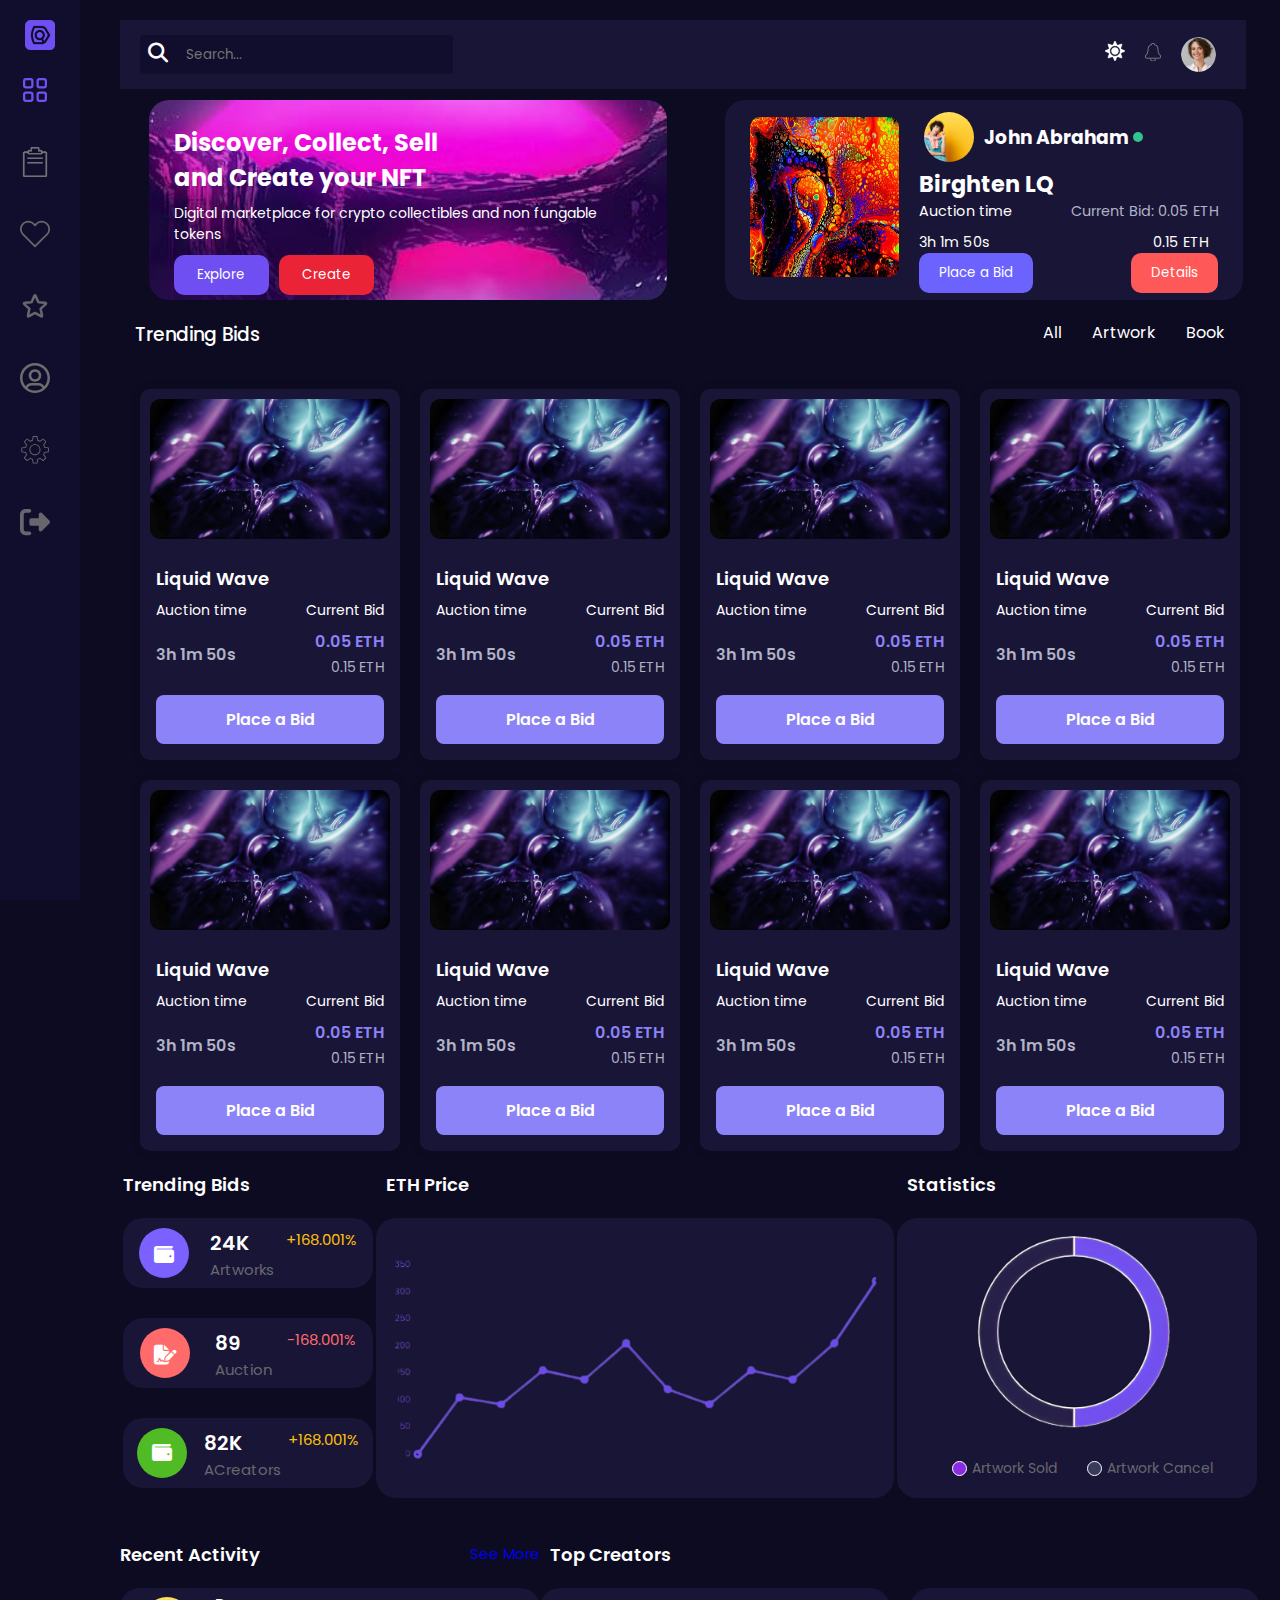
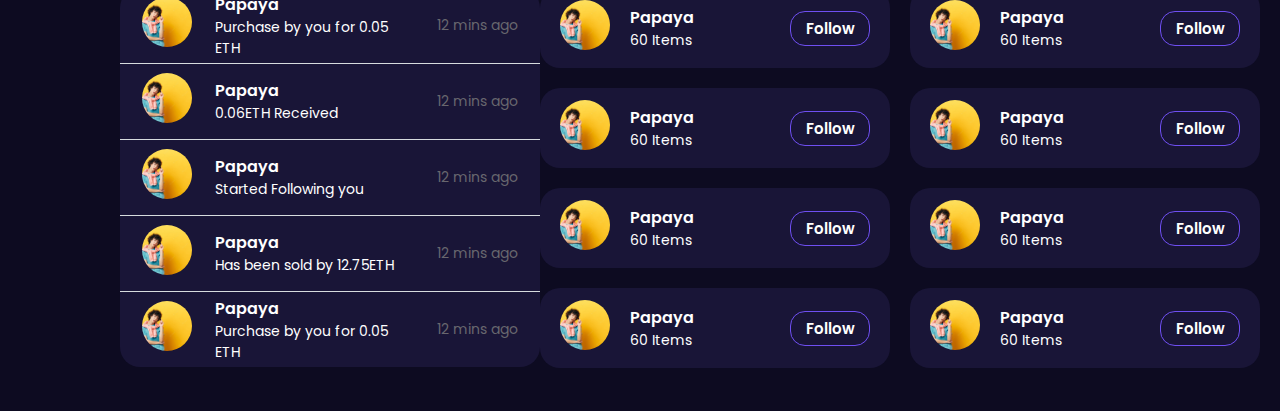
==== commit 906bb551: "new commit" ====
--- a/index.html
+++ b/index.html
@@ -17,7 +17,7 @@
             <img src="Assets/images/logo.png" alt="Logo">
         </div>
         <ul class="nav-links">
-            <li><a href="#"><img src="Assets/images/dashboard.svg" alt="Home" class="svg"></a></li>
+            <li><a href="#"><img src="Assets/images/dashboard.svg" style="filter: invert(30%) sepia(85%) saturate(3030%) hue-rotate(240deg) brightness(98%) contrast(94%);" alt="Home" class="svg"></a></li>
             <li><a href="#"><img src="Assets/images/bid.png" alt="bid" class="svg"></a></li>
             <li><a href="#"><img src="Assets/images/heart.svg" alt="saved" class="svg"></a></li>
             <li><a href="#"><img src="Assets/images/star.svg" alt="starred" class="svg"></a></li>
@@ -30,7 +30,7 @@
     <!-- Bottom Navbar for Mobile Devices -->
     <nav class="bottom-navbar">
         <ul class="bottom-nav-links">
-            <li><a href="#"><img src="Assets/images/dashboard.svg" alt="Home" class="svg"></a></li>
+            <li><a href="#"><img src="Assets/images/dashboard.svg" style="filter: invert(30%) sepia(85%) saturate(3030%) hue-rotate(240deg) brightness(98%) contrast(94%);" alt="Home" class="svg"></a></li>
             <li><a href="#"><img src="Assets/images/bid.png" alt="bid" class="svg"></a></li>
             <li><a href="#"><img src="Assets/images/heart.svg" alt="saved" class="svg"></a></li>
             <li><a href="#"><img src="Assets/images/star.svg" alt="starred" class="svg"></a></li>
--- a/style.css
+++ b/style.css
@@ -769,6 +769,7 @@
 
     .recent-activity, .top-creators{
         width: 350px;
+        overflow: hidden;
     }
 
     .card-detail{
